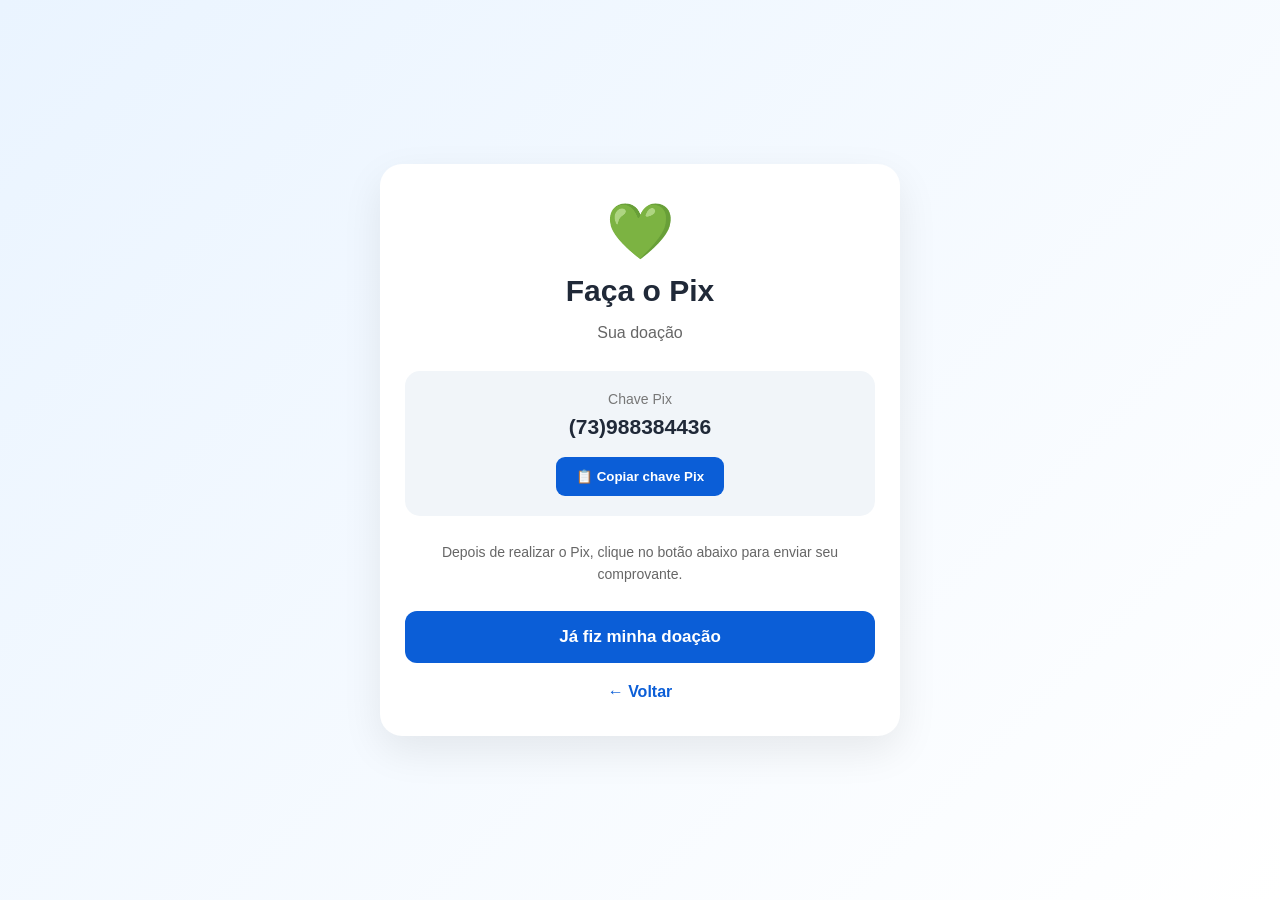
==== pix.html @ b199336e "Rename Pix.html to pix.html" ====
<!DOCTYPE html>
<html lang="pt-BR">
<head>
    <meta charset="UTF-8">
    <meta name="viewport" content="width=device-width, initial-scale=1.0">

    <title>Pagamento Pix</title>

    <link rel="stylesheet" href="style.css">
</head>

<body>

    <main class="pagina">

        <div class="card">

            <div class="pix-icon">💚</div>

            <h1>Faça o Pix</h1>

            <p id="valorPix">
                Sua doação
            </p>

            <div class="pix-box">

                <span>Chave Pix</span>

                <strong id="chavePix">
                    (73)988384436
                </strong>

                <button
                    class="botao-secundario"
                    onclick="copiarPix()"
                >
                    📋 Copiar chave Pix
                </button>

                <p
                    id="mensagemCopiado"
                    class="copiado"
                >
                    ✓ Chave Pix copiada!
                </p>

            </div>

            <p class="aviso">
                Depois de realizar o Pix, clique no botão
                abaixo para enviar seu comprovante.
            </p>

            <a
                href="comprovante.html"
                class="botao"
            >
                Já fiz minha doação
            </a>

            <a href="doacao.html" class="voltar">
                ← Voltar
            </a>

        </div>

    </main>

    <script src="script.js"></script>

</body>
</html>
---- style.css ----
* {
    margin: 0;
    padding: 0;
    box-sizing: border-box;
}

body {
    font-family: Arial, Helvetica, sans-serif;
    background: #f4f8ff;
    color: #202938;
}


/* PÁGINA */

.pagina {
    min-height: 100vh;

    display: flex;
    align-items: center;
    justify-content: center;

    padding: 25px;

    background:
        linear-gradient(
            135deg,
            #eaf4ff,
            #ffffff
        );
}


/* PRIMEIRA PÁGINA */

.inicio {
    text-align: center;

    background:
        linear-gradient(
            135deg,
            #075dcc,
            #4da3ff
        );

    color: white;
}

.conteudo {
    width: 100%;
    max-width: 600px;
}

.coracao {
    font-size: 65px;
    margin-bottom: 15px;
}

.inicio h1 {
    font-size: 42px;
    margin-bottom: 15px;
}

.inicio .subtitulo {
    font-size: 25px;
    font-weight: bold;
    margin-bottom: 15px;
}

.inicio p {
    font-size: 18px;
    line-height: 1.6;
    margin-bottom: 30px;
}


/* CARD */

.card {
    width: 100%;
    max-width: 520px;

    background: white;

    padding: 35px 25px;

    border-radius: 22px;

    text-align: center;

    box-shadow:
        0 15px 40px rgba(0, 0, 0, 0.08);
}

.card h1 {
    font-size: 30px;
    margin-bottom: 12px;
}

.card p {
    color: #666;
    line-height: 1.6;
    margin-bottom: 25px;
}

.icone {
    font-size: 50px;
    margin-bottom: 10px;
}

.pix-icon {
    font-size: 55px;
    margin-bottom: 10px;
}


/* BOTÃO */

.botao {
    display: block;

    width: 100%;

    margin-top: 25px;

    padding: 16px;

    border: none;
    border-radius: 12px;

    background: #0b5ed7;
    color: white;

    text-decoration: none;

    font-size: 17px;
    font-weight: bold;

    cursor: pointer;

    text-align: center;

    transition: 0.2s;
}

.botao:hover {
    transform: translateY(-2px);
    background: #084db3;
}


/* VALORES */

.valores {
    display: grid;

    grid-template-columns: 1fr 1fr;

    gap: 12px;

    margin: 25px 0;
}

.valores button {
    padding: 15px;

    background: white;

    border: 2px solid #0b5ed7;

    color: #0b5ed7;

    border-radius: 12px;

    font-size: 16px;
    font-weight: bold;

    cursor: pointer;
}

.valores button:hover {
    background: #0b5ed7;
    color: white;
}


/* INPUTS */

label {
    display: block;

    text-align: left;

    font-weight: bold;

    margin: 17px 0 7px;
}

input[type="number"],
input[type="text"],
input[type="file"] {
    width: 100%;

    padding: 14px;

    border: 1px solid #d9dfe8;

    border-radius: 10px;

    font-size: 16px;

    outline: none;

    background: #fafcff;
}

input:focus {
    border-color: #0b5ed7;
}


/* PIX */

.pix-box {
    background: #f1f5f9;

    padding: 20px;

    border-radius: 15px;

    margin: 25px 0;
}

.pix-box span {
    display: block;

    font-size: 14px;

    color: #777;

    margin-bottom: 8px;
}

.pix-box strong {
    display: block;

    font-size: 21px;

    word-break: break-all;

    margin-bottom: 18px;
}

.botao-secundario {
    border: none;

    background: #0b5ed7;

    color: white;

    padding: 12px 20px;

    border-radius: 9px;

    font-weight: bold;

    cursor: pointer;
}

.copiado {
    display: none;

    color: #159447 !important;

    font-weight: bold;

    margin: 12px 0 0 !important;
}

.aviso {
    font-size: 14px;

    color: #777;
}


/* VOLTAR */

.voltar {
    display: block;

    margin-top: 20px;

    color: #0b5ed7;

    text-decoration: none;

    font-weight: bold;
}


/* ARQUIVO */

small {
    display: block;

    text-align: left;

    margin-top: 7px;

    color: #777;
}


/* AGRADECIMENTO */

.agradecimento .coracao {
    font-size: 70px;
}

.agradecimento h2 {
    margin-bottom: 15px;
}

.linha {
    width: 80px;

    height: 3px;

    background: #0b5ed7;

    margin: 25px auto;
}

.frase-final {
    font-weight: bold;
    color: #0b5ed7 !important;
}


/* CELULAR */

@media (max-width: 500px) {

    .pagina {
        padding: 15px;
    }

    .inicio h1 {
        font-size: 34px;
    }

    .inicio .subtitulo {
        font-size: 21px;
    }

    .inicio p {
        font-size: 16px;
    }

    .card {
        padding: 30px 20px;
    }

    .card h1 {
        font-size: 27px;
    }

    .valores {
        gap: 10px;
    }
.foto-topo {
    width: 100%;
    height: 300px;
    

}


.foto-topo img {
    width: 100%;
    height: 150%;
    

}


.inicio-conteudo {
    min-height: calc(100vh - 300px);

    padding: 45px 25px;

    display: flex;
    flex-direction: column;
    align-items: center;
    justify-content: center;

    text-align: center;

    background: linear-gradient(
        135deg,
        #075dcc,
        #4da3ff
    );

    color: white;
}


.inicio-conteudo .coracao {
    font-size: 55px;
    margin-bottom: 10px;
}


.inicio-conteudo h1 {
    font-size: 38px;
    margin-bottom: 10px;
}


.inicio-conteudo h2 {
    font-size: 24px;
    margin-bottom: 15px;
}


.inicio-conteudo p {
    max-width: 600px;
    font-size: 17px;
    line-height: 1.6;
    margin-bottom: 25px;
}


/* CELULAR */

@media (max-width: 600px) {

    .foto-topo {
        height: 250px;
    }

    .inicio-conteudo {
        min-height: calc(100vh - 250px);
    }

    .inicio-conteudo h1 {
        font-size: 31px;
    }

}
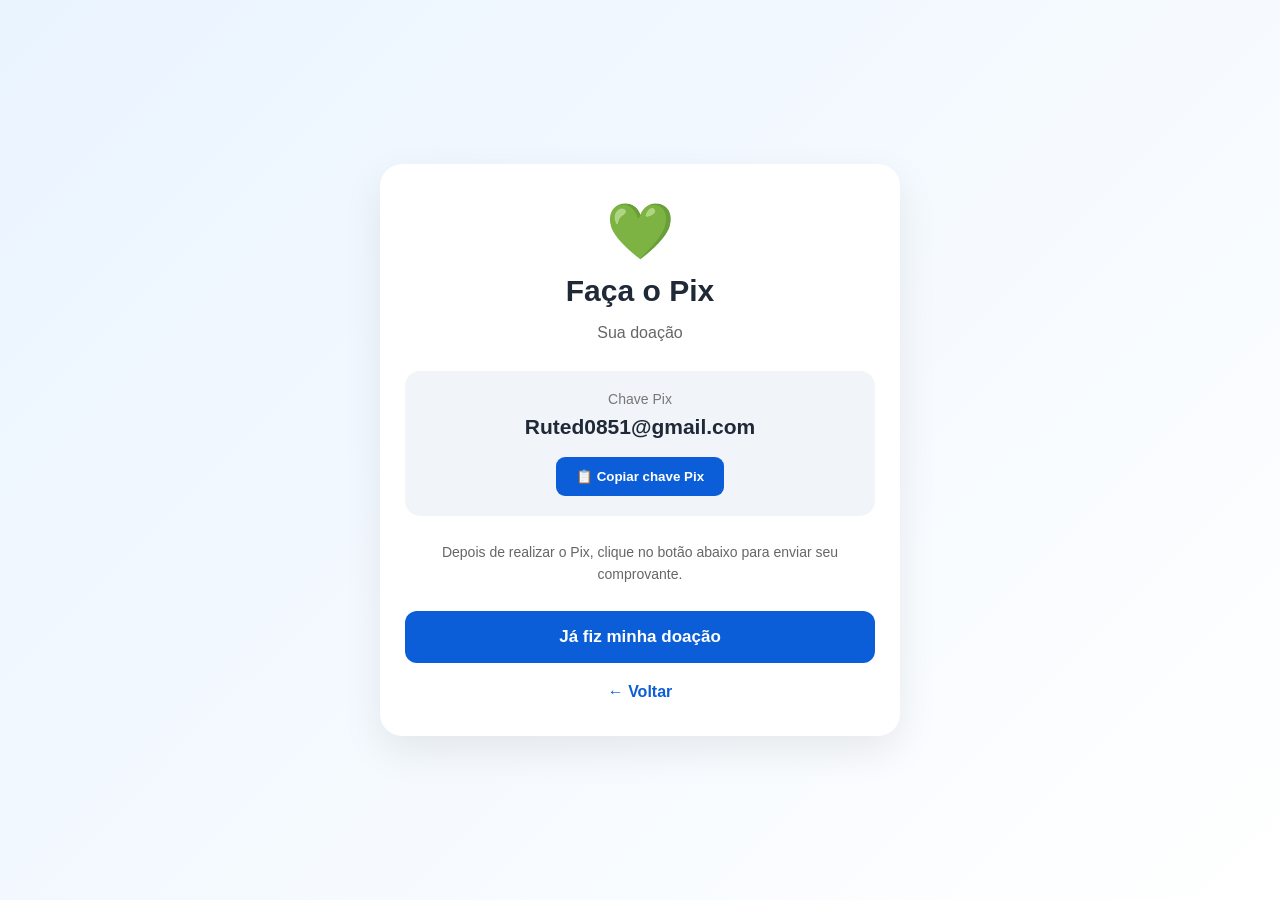
==== commit 6eedebd2: "Update pix.html" ====
--- a/pix.html
+++ b/pix.html
@@ -28,7 +28,7 @@
                 <span>Chave Pix</span>
 
                 <strong id="chavePix">
-                    (73)988384436
+                    Ruted0851@gmail.com
                 </strong>
 
                 <button
--- a/style.css
+++ b/style.css
@@ -11,7 +11,7 @@
 }
 
 
-/* PÁGINA */
+/* PÁGINAS */
 
 .pagina {
     min-height: 100vh;
@@ -22,368 +22,32 @@
 
     padding: 25px;
 
-    background:
-        linear-gradient(
-            135deg,
-            #eaf4ff,
-            #ffffff
-        );
-}
-
-
-/* PRIMEIRA PÁGINA */
-
-.inicio {
-    text-align: center;
-
-    background:
-        linear-gradient(
-            135deg,
-            #075dcc,
-            #4da3ff
-        );
-
-    color: white;
-}
-
-.conteudo {
-    width: 100%;
-    max-width: 600px;
-}
-
-.coracao {
-    font-size: 65px;
-    margin-bottom: 15px;
-}
-
-.inicio h1 {
-    font-size: 42px;
-    margin-bottom: 15px;
-}
-
-.inicio .subtitulo {
-    font-size: 25px;
-    font-weight: bold;
-    margin-bottom: 15px;
-}
-
-.inicio p {
-    font-size: 18px;
-    line-height: 1.6;
-    margin-bottom: 30px;
-}
-
-
-/* CARD */
-
-.card {
-    width: 100%;
-    max-width: 520px;
-
-    background: white;
-
-    padding: 35px 25px;
-
-    border-radius: 22px;
-
-    text-align: center;
-
-    box-shadow:
-        0 15px 40px rgba(0, 0, 0, 0.08);
-}
-
-.card h1 {
-    font-size: 30px;
-    margin-bottom: 12px;
-}
-
-.card p {
-    color: #666;
-    line-height: 1.6;
-    margin-bottom: 25px;
-}
-
-.icone {
-    font-size: 50px;
-    margin-bottom: 10px;
-}
-
-.pix-icon {
-    font-size: 55px;
-    margin-bottom: 10px;
-}
-
-
-/* BOTÃO */
-
-.botao {
-    display: block;
-
-    width: 100%;
-
-    margin-top: 25px;
-
-    padding: 16px;
-
-    border: none;
-    border-radius: 12px;
-
-    background: #0b5ed7;
-    color: white;
-
-    text-decoration: none;
-
-    font-size: 17px;
-    font-weight: bold;
-
-    cursor: pointer;
-
-    text-align: center;
-
-    transition: 0.2s;
-}
-
-.botao:hover {
-    transform: translateY(-2px);
-    background: #084db3;
-}
-
-
-/* VALORES */
-
-.valores {
-    display: grid;
-
-    grid-template-columns: 1fr 1fr;
-
-    gap: 12px;
-
-    margin: 25px 0;
-}
-
-.valores button {
-    padding: 15px;
-
-    background: white;
-
-    border: 2px solid #0b5ed7;
-
-    color: #0b5ed7;
-
-    border-radius: 12px;
-
-    font-size: 16px;
-    font-weight: bold;
-
-    cursor: pointer;
-}
-
-.valores button:hover {
-    background: #0b5ed7;
-    color: white;
-}
-
-
-/* INPUTS */
-
-label {
-    display: block;
-
-    text-align: left;
-
-    font-weight: bold;
-
-    margin: 17px 0 7px;
-}
-
-input[type="number"],
-input[type="text"],
-input[type="file"] {
-    width: 100%;
-
-    padding: 14px;
-
-    border: 1px solid #d9dfe8;
-
-    border-radius: 10px;
-
-    font-size: 16px;
-
-    outline: none;
-
-    background: #fafcff;
-}
-
-input:focus {
-    border-color: #0b5ed7;
-}
-
-
-/* PIX */
-
-.pix-box {
-    background: #f1f5f9;
-
-    padding: 20px;
-
-    border-radius: 15px;
-
-    margin: 25px 0;
-}
-
-.pix-box span {
-    display: block;
-
-    font-size: 14px;
-
-    color: #777;
-
-    margin-bottom: 8px;
-}
-
-.pix-box strong {
-    display: block;
-
-    font-size: 21px;
-
-    word-break: break-all;
-
-    margin-bottom: 18px;
-}
-
-.botao-secundario {
-    border: none;
-
-    background: #0b5ed7;
-
-    color: white;
-
-    padding: 12px 20px;
-
-    border-radius: 9px;
-
-    font-weight: bold;
-
-    cursor: pointer;
-}
-
-.copiado {
-    display: none;
-
-    color: #159447 !important;
-
-    font-weight: bold;
-
-    margin: 12px 0 0 !important;
-}
-
-.aviso {
-    font-size: 14px;
-
-    color: #777;
-}
-
-
-/* VOLTAR */
-
-.voltar {
-    display: block;
-
-    margin-top: 20px;
-
-    color: #0b5ed7;
-
-    text-decoration: none;
-
-    font-weight: bold;
-}
-
-
-/* ARQUIVO */
-
-small {
-    display: block;
-
-    text-align: left;
-
-    margin-top: 7px;
-
-    color: #777;
-}
-
-
-/* AGRADECIMENTO */
-
-.agradecimento .coracao {
-    font-size: 70px;
-}
-
-.agradecimento h2 {
-    margin-bottom: 15px;
-}
-
-.linha {
-    width: 80px;
-
-    height: 3px;
-
-    background: #0b5ed7;
-
-    margin: 25px auto;
-}
-
-.frase-final {
-    font-weight: bold;
-    color: #0b5ed7 !important;
-}
-
-
-/* CELULAR */
-
-@media (max-width: 500px) {
-
-    .pagina {
-        padding: 15px;
-    }
-
-    .inicio h1 {
-        font-size: 34px;
-    }
-
-    .inicio .subtitulo {
-        font-size: 21px;
-    }
-
-    .inicio p {
-        font-size: 16px;
-    }
-
-    .card {
-        padding: 30px 20px;
-    }
-
-    .card h1 {
-        font-size: 27px;
-    }
-
-    .valores {
-        gap: 10px;
-    }
+    background: linear-gradient(
+        135deg,
+        #eaf4ff,
+        #ffffff
+    );
+}
+
+
+/* FOTO DO TOPO */
+
 .foto-topo {
     width: 100%;
-    height: 300px;
-    
-
-}
-
+    height: auto;
+    overflow: hidden;
+
+    border-bottom: 5px solid #075dcc;
+}
 
 .foto-topo img {
     width: 100%;
-    height: 150%;
-    
-
-}
-
+    height: auto;
+    display: block;
+}
+
+
+/* CONTEÚDO DA PRIMEIRA PÁGINA */
 
 .inicio-conteudo {
     min-height: calc(100vh - 300px);
@@ -406,47 +70,391 @@
     color: white;
 }
 
-
 .inicio-conteudo .coracao {
     font-size: 55px;
     margin-bottom: 10px;
 }
 
-
 .inicio-conteudo h1 {
     font-size: 38px;
     margin-bottom: 10px;
 }
 
-
 .inicio-conteudo h2 {
     font-size: 24px;
     margin-bottom: 15px;
 }
 
-
 .inicio-conteudo p {
     max-width: 600px;
+
     font-size: 17px;
+
     line-height: 1.6;
+
     margin-bottom: 25px;
 }
 
 
+/* CARD */
+
+.card {
+    width: 100%;
+    max-width: 520px;
+
+    background: white;
+
+    padding: 35px 25px;
+
+    border-radius: 22px;
+
+    text-align: center;
+
+    box-shadow:
+        0 15px 40px rgba(0, 0, 0, 0.08);
+}
+
+.card h1 {
+    font-size: 30px;
+    margin-bottom: 12px;
+}
+
+.card p {
+    color: #666;
+
+    line-height: 1.6;
+
+    margin-bottom: 25px;
+}
+
+.icone {
+    font-size: 50px;
+    margin-bottom: 10px;
+}
+
+.pix-icon {
+    font-size: 55px;
+    margin-bottom: 10px;
+}
+
+
+/* BOTÃO PRINCIPAL */
+
+.botao {
+    display: block;
+
+    width: 100%;
+
+    margin-top: 25px;
+
+    padding: 16px;
+
+    border: none;
+
+    border-radius: 12px;
+
+    background: #0b5ed7;
+
+    color: white;
+
+    text-decoration: none;
+
+    font-size: 17px;
+
+    font-weight: bold;
+
+    cursor: pointer;
+
+    text-align: center;
+
+    transition: 0.2s;
+}
+
+.botao:hover {
+    transform: translateY(-2px);
+
+    background: #084db3;
+}
+
+
+/* VALORES */
+
+.valores {
+    display: grid;
+
+    grid-template-columns: 1fr 1fr;
+
+    gap: 12px;
+
+    margin: 25px 0;
+}
+
+.valores button {
+    padding: 15px;
+
+    background: white;
+
+    border: 2px solid #0b5ed7;
+
+    color: #0b5ed7;
+
+    border-radius: 12px;
+
+    font-size: 16px;
+
+    font-weight: bold;
+
+    cursor: pointer;
+}
+
+.valores button:hover {
+    background: #0b5ed7;
+
+    color: white;
+}
+
+
+/* INPUTS */
+
+label {
+    display: block;
+
+    text-align: left;
+
+    font-weight: bold;
+
+    margin: 17px 0 7px;
+}
+
+input[type="number"],
+input[type="text"],
+input[type="file"] {
+    width: 100%;
+
+    padding: 14px;
+
+    border: 1px solid #d9dfe8;
+
+    border-radius: 10px;
+
+    font-size: 16px;
+
+    outline: none;
+
+    background: #fafcff;
+}
+
+input:focus {
+    border-color: #0b5ed7;
+}
+
+
+/* PIX */
+
+.pix-box {
+    background: #f1f5f9;
+
+    padding: 20px;
+
+    border-radius: 15px;
+
+    margin: 25px 0;
+}
+
+.pix-box span {
+    display: block;
+
+    font-size: 14px;
+
+    color: #777;
+
+    margin-bottom: 8px;
+}
+
+.pix-box strong {
+    display: block;
+
+    font-size: 21px;
+
+    word-break: break-all;
+
+    margin-bottom: 18px;
+}
+
+.botao-secundario {
+    border: none;
+
+    background: #0b5ed7;
+
+    color: white;
+
+    padding: 12px 20px;
+
+    border-radius: 9px;
+
+    font-weight: bold;
+
+    cursor: pointer;
+}
+
+.copiado {
+    display: none;
+
+    color: #159447 !important;
+
+    font-weight: bold;
+
+    margin: 12px 0 0 !important;
+}
+
+.aviso {
+    font-size: 14px;
+
+    color: #777;
+}
+
+
+/* VOLTAR */
+
+.voltar {
+    display: block;
+
+    margin-top: 20px;
+
+    color: #0b5ed7;
+
+    text-decoration: none;
+
+    font-weight: bold;
+}
+
+
+/* ARQUIVO */
+
+small {
+    display: block;
+
+    text-align: left;
+
+    margin-top: 7px;
+
+    color: #777;
+}
+
+
+/* BOTÃO SELECIONAR COMPROVANTE */
+
+.botao-arquivo {
+    display: block;
+
+    width: 100%;
+
+    padding: 15px;
+
+    margin-top: 8px;
+
+    background: #0b5ed7;
+
+    color: white;
+
+    border-radius: 12px;
+
+    font-weight: bold;
+
+    text-align: center;
+
+    cursor: pointer;
+}
+
+.botao-arquivo:active {
+    transform: scale(0.98);
+}
+
+.nome-arquivo {
+    margin-top: 10px !important;
+
+    margin-bottom: 5px !important;
+
+    font-size: 14px;
+
+    color: #555 !important;
+
+    word-break: break-word;
+}
+
+
+/* AGRADECIMENTO */
+
+.agradecimento .coracao {
+    font-size: 70px;
+}
+
+.agradecimento h2 {
+    margin-bottom: 15px;
+}
+
+.linha {
+    width: 80px;
+
+    height: 3px;
+
+    background: #0b5ed7;
+
+    margin: 25px auto;
+}
+
+.frase-final {
+    font-weight: bold;
+
+    color: #0b5ed7 !important;
+}
+
+
 /* CELULAR */
 
 @media (max-width: 600px) {
 
-    .foto-topo {
-        height: 250px;
+    .pagina {
+        padding: 15px;
+    }
+
+    .card {
+        padding: 30px 20px;
+    }
+
+    .card h1 {
+        font-size: 27px;
     }
 
     .inicio-conteudo {
         min-height: calc(100vh - 250px);
+
+        padding: 35px 20px;
     }
 
     .inicio-conteudo h1 {
         font-size: 31px;
     }
 
-}+    .inicio-conteudo h2 {
+        font-size: 21px;
+    }
+
+    .inicio-conteudo p {
+        font-size: 16px;
+    }
+
+    .valores {
+        gap: 10px;
+    }
+
+    .foto-topo {
+        height: auto;
+    }
+
+    .foto-topo img {
+        width: 100%;
+        height: auto;
+    }
+
+    }
